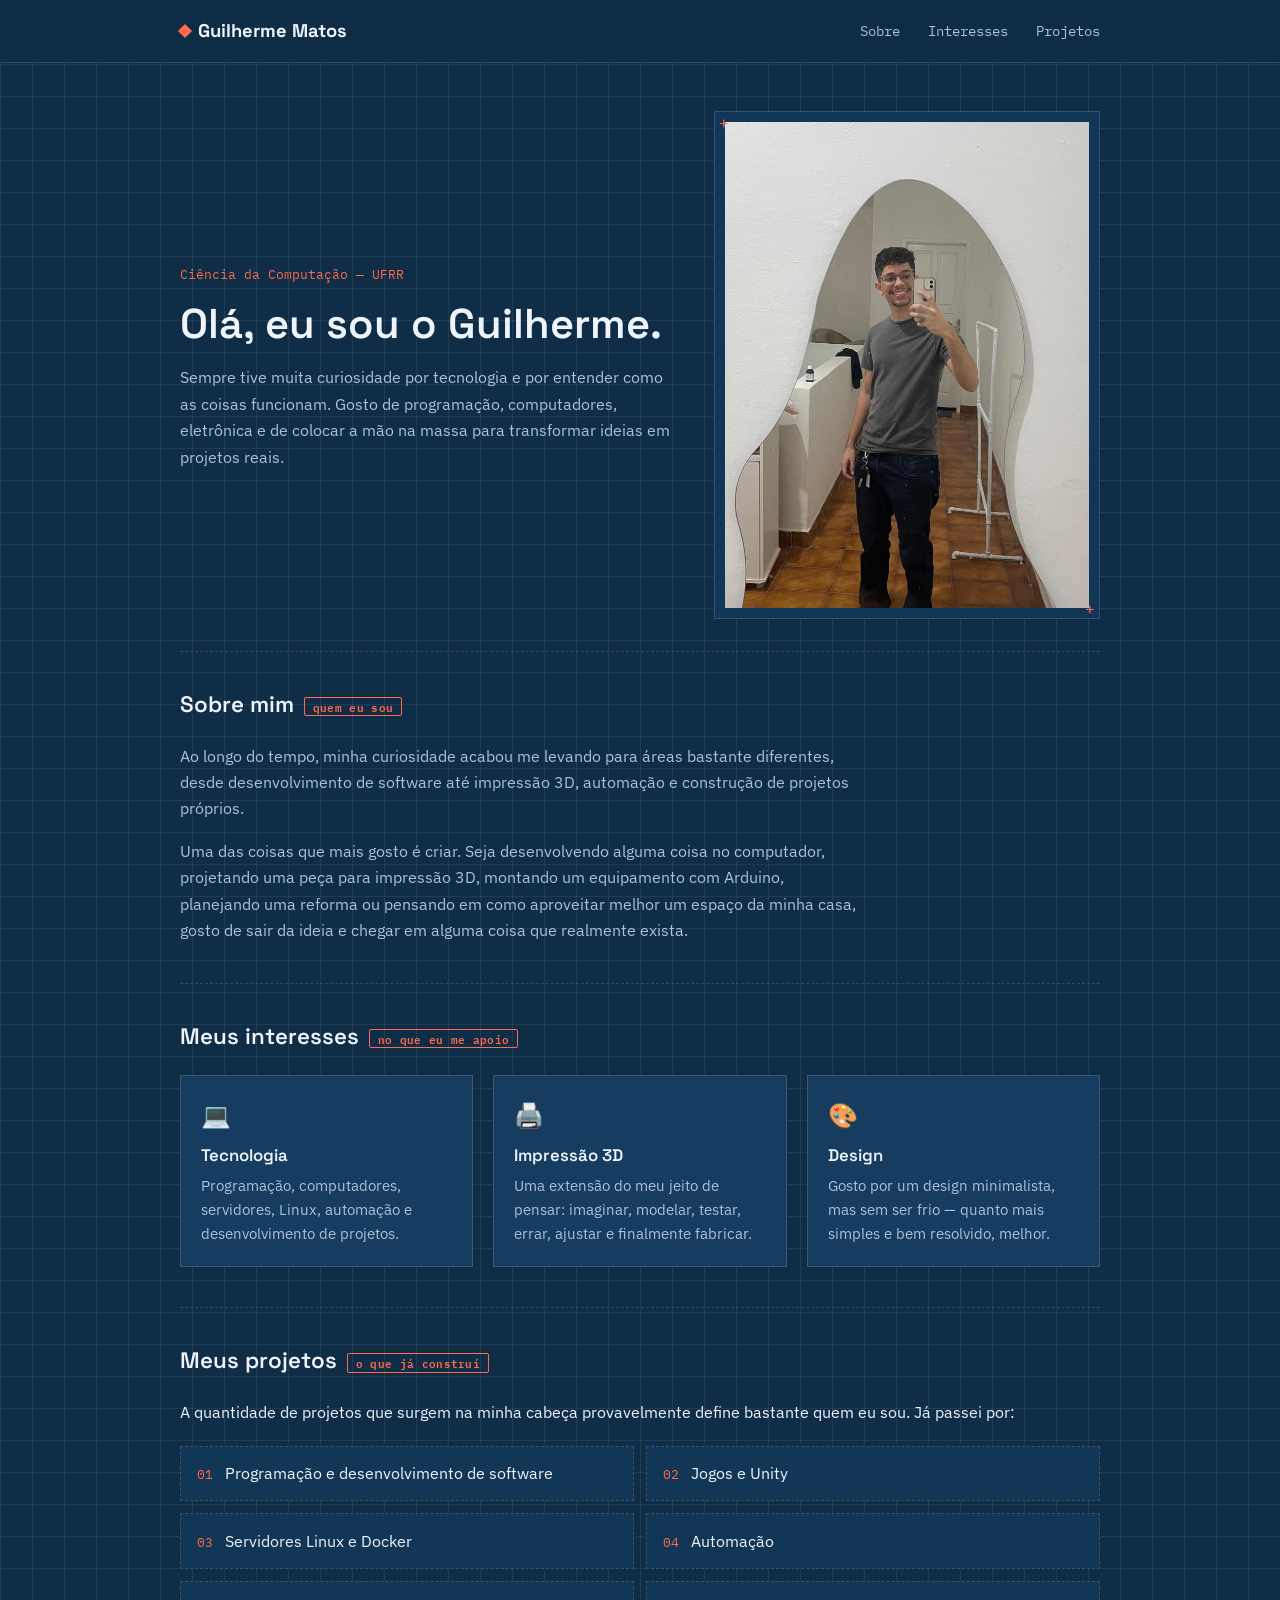
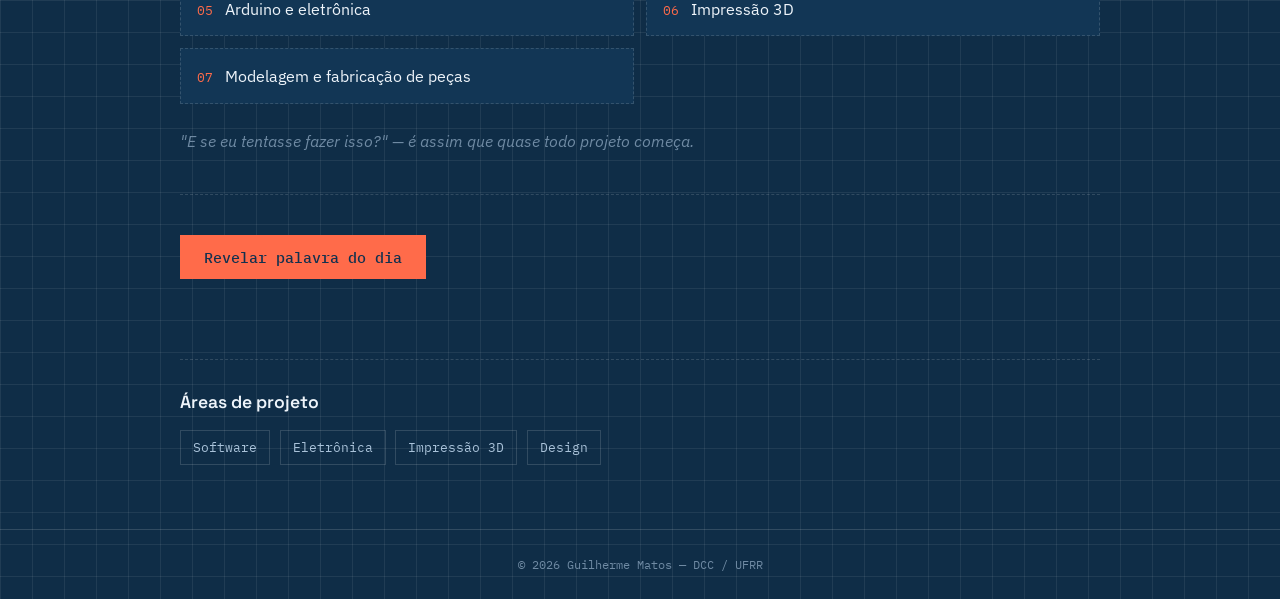
==== Versão-2/versao2.html @ e77faece "Add files via upload" ====
<!DOCTYPE html>
<html lang="pt-BR">
<head>
    <meta charset="UTF-8">
    <meta name="viewport" content="width=device-width, initial-scale=1.0">
    <meta name="description" content="Portfólio pessoal de Guilherme Matos, estudante de Ciência da Computação na UFRR, com projetos em software, eletrônica, automação e impressão 3D.">
    <title>Guilherme Matos — Software, Eletrônica & Impressão 3D</title>
    <link rel="stylesheet" href="style2.css">
</head>
<body>

    <header class="header">
        <div class="header-container">
            <a href="#topo" class="logo">Guilherme Matos</a>
            <nav aria-label="Navegação principal">
                <ul class="nav-list">
                    <li><a href="#sobre">Sobre</a></li>
                    <li><a href="#interesses">Interesses</a></li>
                    <li><a href="#projetos">Projetos</a></li>
                </ul>
            </nav>
        </div>
    </header>

    <main class="main-content" id="topo">
        <article>
            <section class="hero" id="sobre">
                <div class="hero-intro">
                    <span class="eyebrow">Ciência da Computação — UFRR</span>
                    <h1>Olá, eu sou o Guilherme.</h1>
                    <p>
                        Sempre tive muita curiosidade por tecnologia e por entender como as coisas funcionam. Gosto de programação, computadores, eletrônica e de colocar a mão na massa para transformar ideias em projetos reais.
                    </p>
                </div>
                <figure class="profile-figure">
                    <img
                        src="../img/perfil-placeholder.webp"
                        alt="Foto de perfil de Guilherme Matos"
                        class="profile-img"
                        width="600"
                        height="800"
                        loading="eager"
                        fetchpriority="high">
                </figure>
            </section>

            <section class="content-section about-text">
                <h2>Sobre mim <span class="tag">quem eu sou</span></h2>
                <p>
                    Ao longo do tempo, minha curiosidade acabou me levando para áreas bastante diferentes, desde desenvolvimento de software até impressão 3D, automação e construção de projetos próprios.
                </p>
                <p>
                    Uma das coisas que mais gosto é criar. Seja desenvolvendo alguma coisa no computador, projetando uma peça para impressão 3D, montando um equipamento com Arduino, planejando uma reforma ou pensando em como aproveitar melhor um espaço da minha casa, gosto de sair da ideia e chegar em alguma coisa que realmente exista.
                </p>
            </section>

            <section class="content-section" id="interesses">
                <h2>Meus interesses <span class="tag">no que eu me apoio</span></h2>
                <div class="interest-grid">
                    <div class="interest-card">
                        <span class="icon" aria-hidden="true">💻</span>
                        <h3>Tecnologia</h3>
                        <p>Programação, computadores, servidores, Linux, automação e desenvolvimento de projetos.</p>
                    </div>
                    <div class="interest-card">
                        <span class="icon" aria-hidden="true">🖨️</span>
                        <h3>Impressão 3D</h3>
                        <p>Uma extensão do meu jeito de pensar: imaginar, modelar, testar, errar, ajustar e finalmente fabricar.</p>
                    </div>
                    <div class="interest-card">
                        <span class="icon" aria-hidden="true">🎨</span>
                        <h3>Design</h3>
                        <p>Gosto por um design minimalista, mas sem ser frio — quanto mais simples e bem resolvido, melhor.</p>
                    </div>
                </div>
            </section>

            <section class="content-section" id="projetos">
                <h2>Meus projetos <span class="tag">o que já construí</span></h2>
                <p class="about-text" style="margin-bottom:1.25rem;">
                    A quantidade de projetos que surgem na minha cabeça provavelmente define bastante quem eu sou. Já passei por:
                </p>
                <ul class="project-list">
                    <li><span class="index">01</span> Programação e desenvolvimento de software</li>
                    <li><span class="index">02</span> Jogos e Unity</li>
                    <li><span class="index">03</span> Servidores Linux e Docker</li>
                    <li><span class="index">04</span> Automação</li>
                    <li><span class="index">05</span> Arduino e eletrônica</li>
                    <li><span class="index">06</span> Impressão 3D</li>
                    <li><span class="index">07</span> Modelagem e fabricação de peças</li>
                </ul>
                <p class="closing-line">"E se eu tentasse fazer isso?" — é assim que quase todo projeto começa.</p>
            </section>

            <section class="reveal-block">
                <button type="button" id="btn-mensagem" class="btn-interactive" aria-expanded="false" aria-controls="mensagem-secreta">
                    Revelar palavra do dia
                </button>
                <div id="mensagem-secreta" class="secret-message" role="region" aria-live="polite" hidden>
                    Sasagayo
                </div>
            </section>

            <nav class="sidebar" aria-label="Navegação rápida por áreas">
                <h2>Áreas de projeto</h2>
                <ul class="chip-list">
                    <li><a href="#projetos">Software</a></li>
                    <li><a href="#projetos">Eletrônica</a></li>
                    <li><a href="#projetos">Impressão 3D</a></li>
                    <li><a href="#interesses">Design</a></li>
                </ul>
            </nav>
        </article>
    </main>

    <footer class="footer">
        <p>&copy; 2026 Guilherme Matos — DCC / UFRR</p>
    </footer>

    <script src="script2.js" defer></script>
</body>
</html>
---- Versão-2/style2.css ----
@import url('https://fonts.googleapis.com/css2?family=Space+Grotesk:wght@500;600;700&family=IBM+Plex+Sans:wght@400;500;600&family=IBM+Plex+Mono:wght@400;500&display=swap');

:root {
    /* Cor: paleta "prancheta de projeto" — azul blueprint + vermelho de anotação técnica */
    --bg: #0f2d47;
    --bg-panel: #163c60;
    --bg-panel-alt: #123655;
    --ink: #eef4fa;
    --ink-soft: #a9c2d9;
    --ink-faint: #6f8aa3;
    --accent: #ff6b4a;
    --accent-soft: rgba(255, 107, 74, 0.14);
    --line: rgba(255, 255, 255, 0.14);
    --line-soft: rgba(255, 255, 255, 0.07);
    --focus: #ffd166;
}

* {
    box-sizing: border-box;
    margin: 0;
    padding: 0;
}

html {
    scroll-behavior: smooth;
}

body {
    font-family: 'IBM Plex Sans', system-ui, sans-serif;
    background-color: var(--bg);
    background-image:
        linear-gradient(var(--line-soft) 1px, transparent 1px),
        linear-gradient(90deg, var(--line-soft) 1px, transparent 1px);
    background-size: 32px 32px;
    color: var(--ink);
    line-height: 1.65;
}

a {
    color: inherit;
}

h1, h2, h3 {
    font-family: 'Space Grotesk', sans-serif;
    font-weight: 600;
    line-height: 1.2;
}

.tag {
    display: inline-block;
    font-family: 'IBM Plex Mono', monospace;
    font-size: 0.72rem;
    letter-spacing: 0.03em;
    color: var(--accent);
    border: 1px solid var(--accent);
    padding: 2px 8px;
    border-radius: 2px;
}

/* ---------- Cabeçalho ---------- */
.header {
    border-bottom: 1px solid var(--line);
    background-color: rgba(15, 45, 71, 0.92);
    backdrop-filter: blur(6px);
    position: sticky;
    top: 0;
    z-index: 20;
}

.header-container {
    max-width: 960px;
    margin: 0 auto;
    padding: 1rem 1.25rem;
    display: flex;
    justify-content: space-between;
    align-items: center;
    gap: 1rem;
    flex-wrap: wrap;
}

.logo {
    font-family: 'Space Grotesk', sans-serif;
    font-weight: 700;
    font-size: 1.15rem;
    text-decoration: none;
    color: var(--ink);
    display: flex;
    align-items: center;
    gap: 0.5rem;
}

.logo::before {
    content: "";
    width: 10px;
    height: 10px;
    background: var(--accent);
    display: inline-block;
    transform: rotate(45deg);
}

.nav-list {
    display: flex;
    list-style: none;
    gap: 1.75rem;
    font-family: 'IBM Plex Mono', monospace;
    font-size: 0.85rem;
}

.nav-list a {
    text-decoration: none;
    color: var(--ink-soft);
    padding: 0.25rem 0;
    border-bottom: 2px solid transparent;
}

.nav-list a:hover,
.nav-list a:focus-visible {
    color: var(--ink);
    border-bottom-color: var(--accent);
}

/* ---------- Conteúdo principal ---------- */
.main-content {
    max-width: 960px;
    margin: 0 auto;
    padding: 0 1.25rem 4rem;
}

.hero {
    padding: 3rem 0 2rem;
    border-bottom: 1px dashed var(--line);
    display: grid;
    grid-template-columns: 1fr;
    gap: 2rem;
    align-items: center;
}

@media (min-width: 720px) {
    .hero {
        grid-template-columns: 1.3fr 1fr;
    }
}

.hero-intro h1 {
    font-size: clamp(1.9rem, 4vw, 2.6rem);
    margin: 0.75rem 0 1rem;
}

.eyebrow {
    font-family: 'IBM Plex Mono', monospace;
    font-size: 0.8rem;
    color: var(--accent);
}

.hero-intro p {
    color: var(--ink-soft);
    max-width: 55ch;
}

.profile-figure {
    position: relative;
    border: 1px solid var(--line);
    padding: 10px;
    background: var(--bg-panel-alt);
}

.profile-figure::before,
.profile-figure::after {
    content: "+";
    position: absolute;
    color: var(--accent);
    font-family: 'IBM Plex Mono', monospace;
    font-size: 1rem;
    line-height: 1;
}

.profile-figure::before { top: 2px; left: 4px; }
.profile-figure::after { bottom: 2px; right: 4px; }

.profile-img {
    width: 100%;
    height: auto;
    aspect-ratio: 3 / 4;
    object-fit: cover;
    display: block;
    background-color: var(--bg-panel);
}

/* ---------- Seções ---------- */
.content-section {
    padding: 2.5rem 0;
    border-bottom: 1px dashed var(--line);
}

.content-section h2 {
    font-size: 1.4rem;
    margin-bottom: 1.5rem;
    display: flex;
    align-items: baseline;
    gap: 0.6rem;
}

.content-section h2 .tag {
    font-size: 0.68rem;
}

.about-text p {
    color: var(--ink-soft);
    max-width: 68ch;
    margin-bottom: 1rem;
}

.about-text p:last-child {
    margin-bottom: 0;
}

/* Grade de interesses */
.interest-grid {
    display: grid;
    grid-template-columns: 1fr;
    gap: 1.25rem;
}

@media (min-width: 640px) {
    .interest-grid {
        grid-template-columns: repeat(3, 1fr);
    }
}

.interest-card {
    background: var(--bg-panel);
    border: 1px solid var(--line);
    padding: 1.25rem;
}

.interest-card .icon {
    font-size: 1.5rem;
    display: block;
    margin-bottom: 0.6rem;
}

.interest-card h3 {
    font-size: 1.05rem;
    margin-bottom: 0.5rem;
}

.interest-card p {
    color: var(--ink-soft);
    font-size: 0.92rem;
}

/* Lista de projetos estilo "ficha técnica" */
.project-list {
    list-style: none;
    display: grid;
    grid-template-columns: 1fr;
    gap: 0.75rem;
}

@media (min-width: 640px) {
    .project-list {
        grid-template-columns: repeat(2, 1fr);
    }
}

.project-list li {
    display: flex;
    align-items: baseline;
    gap: 0.75rem;
    padding: 0.85rem 1rem;
    border: 1px dashed var(--line);
    background: var(--bg-panel-alt);
}

.project-list .index {
    font-family: 'IBM Plex Mono', monospace;
    color: var(--accent);
    font-size: 0.8rem;
    flex-shrink: 0;
}

.closing-line {
    margin-top: 1.5rem;
    color: var(--ink-faint);
    font-style: italic;
}

/* ---------- Botão interativo ---------- */
.reveal-block {
    padding: 2.5rem 0;
}

.btn-interactive {
    font-family: 'IBM Plex Mono', monospace;
    background-color: var(--accent);
    color: #12314f;
    border: none;
    padding: 0.75rem 1.5rem;
    font-size: 0.95rem;
    font-weight: 500;
    cursor: pointer;
    transition: transform 0.15s ease, background-color 0.15s ease;
}

.btn-interactive:hover {
    background-color: #ff8567;
}

.btn-interactive:active {
    transform: translateY(1px);
}

.btn-interactive:focus-visible {
    outline: 3px solid var(--focus);
    outline-offset: 3px;
}

.secret-message {
    margin-top: 1rem;
    padding: 1rem 1.25rem;
    background-color: var(--bg-panel);
    border-left: 3px solid var(--accent);
    color: var(--ink);
    font-family: 'Space Grotesk', sans-serif;
    font-size: 1.1rem;
}

/* ---------- Barra lateral de navegação rápida ---------- */
.sidebar {
    margin-top: 2.5rem;
    padding-top: 2rem;
    border-top: 1px dashed var(--line);
}

.sidebar h2 {
    font-size: 1.1rem;
    margin-bottom: 1rem;
}

.chip-list {
    list-style: none;
    display: flex;
    flex-wrap: wrap;
    gap: 0.6rem;
}

.chip-list a {
    display: inline-block;
    font-family: 'IBM Plex Mono', monospace;
    font-size: 0.8rem;
    text-decoration: none;
    color: var(--ink-soft);
    border: 1px solid var(--line);
    padding: 0.4rem 0.75rem;
}

.chip-list a:hover,
.chip-list a:focus-visible {
    color: var(--ink);
    border-color: var(--accent);
}

/* ---------- Rodapé ---------- */
.footer {
    border-top: 1px solid var(--line);
    text-align: center;
    padding: 1.5rem;
    color: var(--ink-faint);
    font-family: 'IBM Plex Mono', monospace;
    font-size: 0.78rem;
}

/* Respeita usuários que preferem menos movimento */
@media (prefers-reduced-motion: reduce) {
    html {
        scroll-behavior: auto;
    }
    * {
        transition: none !important;
    }
}
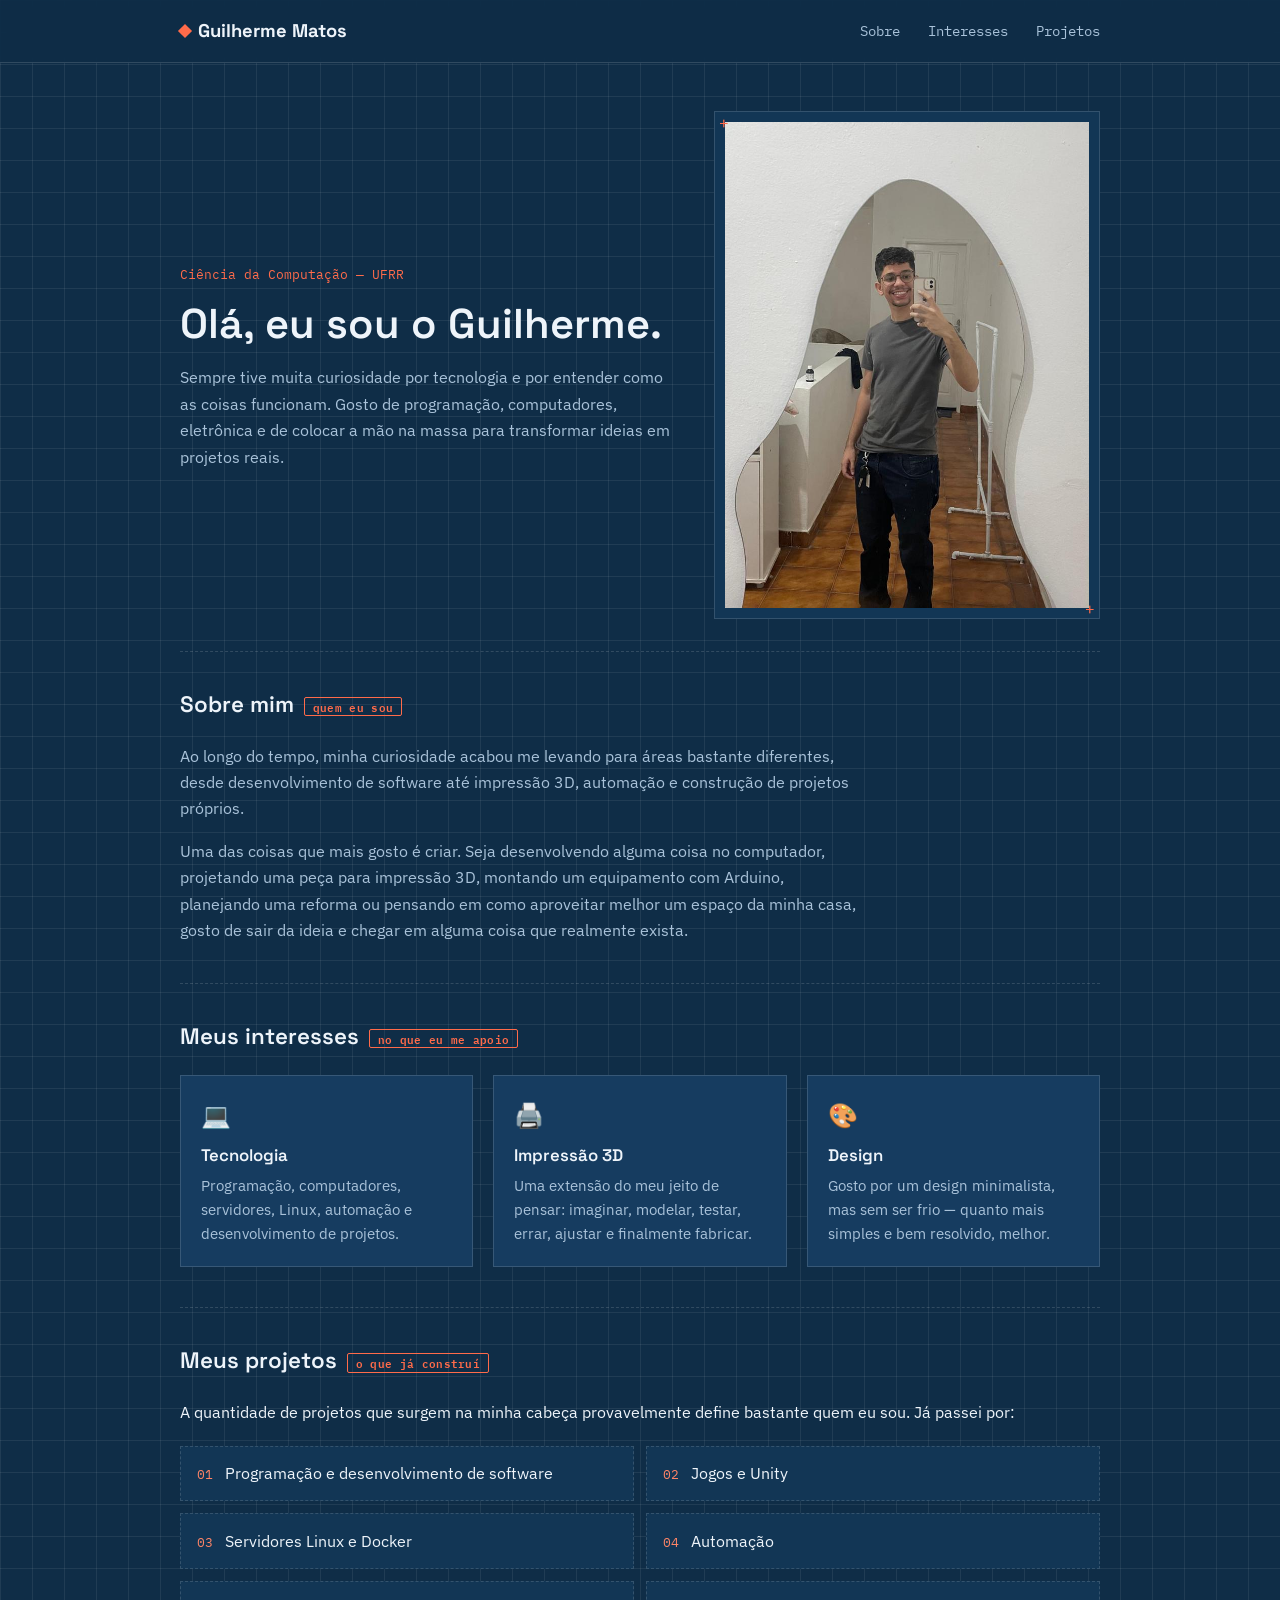
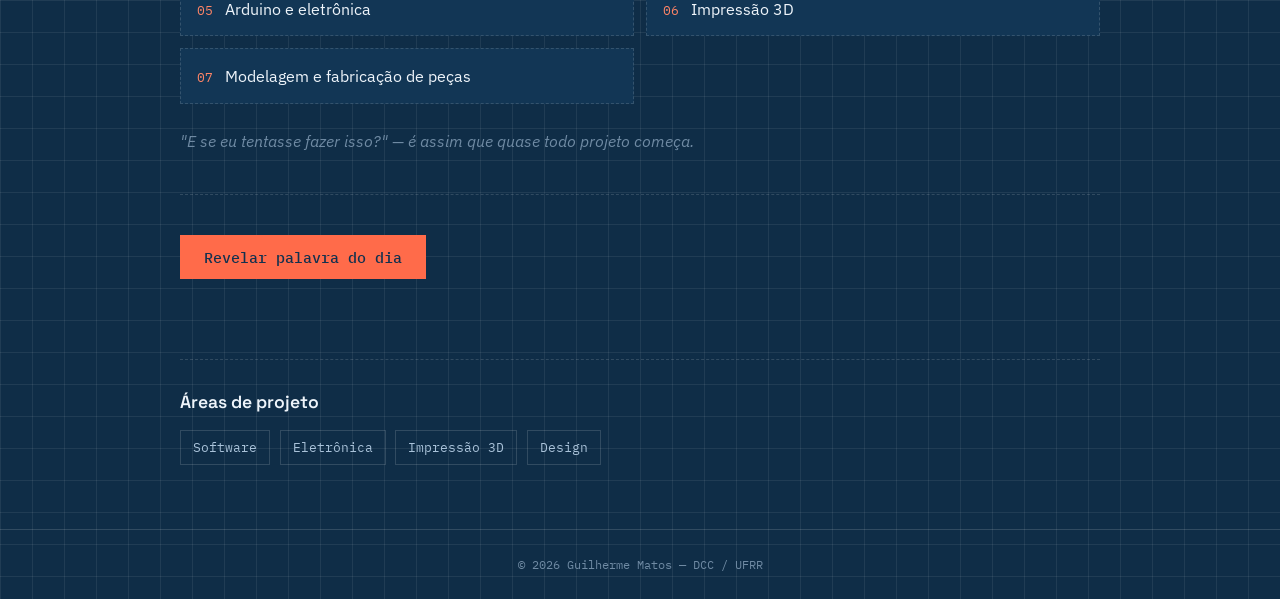
==== commit dfbea71a: "Optimize font loading with preconnect links Added preconnect links for font optimization." ====
--- a/Versão-2/versao2.html
+++ b/Versão-2/versao2.html
@@ -5,6 +5,14 @@
     <meta name="viewport" content="width=device-width, initial-scale=1.0">
     <meta name="description" content="Portfólio pessoal de Guilherme Matos, estudante de Ciência da Computação na UFRR, com projetos em software, eletrônica, automação e impressão 3D.">
     <title>Guilherme Matos — Software, Eletrônica & Impressão 3D</title>
+
+    <!-- Preconnect + link direto (em vez de @import no CSS) para eliminar
+         a cadeia de requisições em série apontada pelo Lighthouse
+         (render-blocking requests / network dependency tree) -->
+    <link rel="preconnect" href="https://fonts.googleapis.com">
+    <link rel="preconnect" href="https://fonts.gstatic.com" crossorigin>
+    <link rel="stylesheet" href="https://fonts.googleapis.com/css2?family=Space+Grotesk:wght@500;600;700&family=IBM+Plex+Sans:wght@400;500;600&family=IBM+Plex+Mono:wght@400;500&display=swap">
+
     <link rel="stylesheet" href="style2.css">
 </head>
 <body>
--- a/Versão-2/style2.css
+++ b/Versão-2/style2.css
@@ -1,5 +1,3 @@
-@import url('https://fonts.googleapis.com/css2?family=Space+Grotesk:wght@500;600;700&family=IBM+Plex+Sans:wght@400;500;600&family=IBM+Plex+Mono:wght@400;500&display=swap');
-
 :root {
     /* Cor: paleta "prancheta de projeto" — azul blueprint + vermelho de anotação técnica */
     --bg: #0f2d47;
@@ -9,6 +7,7 @@
     --ink-soft: #a9c2d9;
     --ink-faint: #6f8aa3;
     --accent: #ff6b4a;
+    --accent-text: #ff8567; /* variante mais clara do accent, usada onde precisa de 4.5:1 sobre fundo escuro */
     --accent-soft: rgba(255, 107, 74, 0.14);
     --line: rgba(255, 255, 255, 0.14);
     --line-soft: rgba(255, 255, 255, 0.07);
@@ -274,7 +273,7 @@
 
 .project-list .index {
     font-family: 'IBM Plex Mono', monospace;
-    color: var(--accent);
+    color: var(--accent-text); /* corrigido: var(--accent) sobre --bg-panel-alt dava só 4.42:1 (reprovado no Lighthouse); esta variante dá 5.2:1 */
     font-size: 0.8rem;
     flex-shrink: 0;
 }
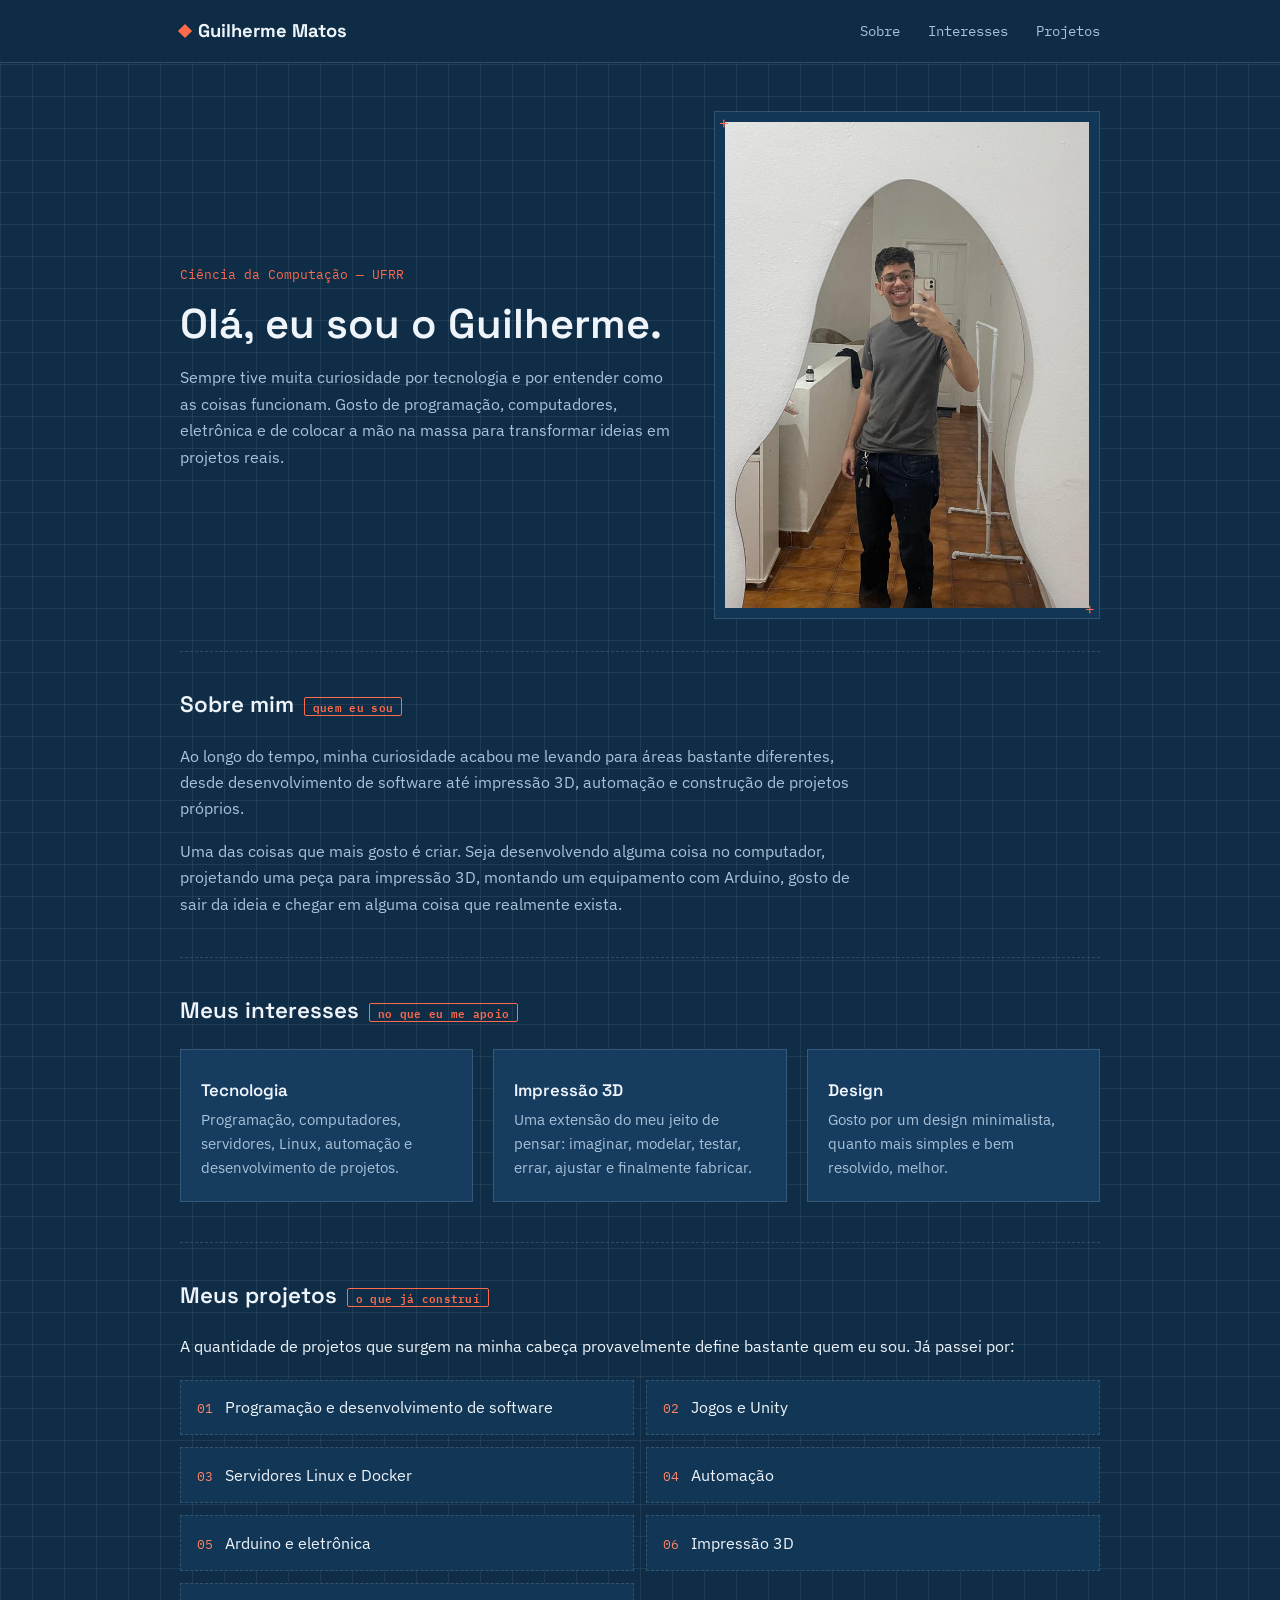
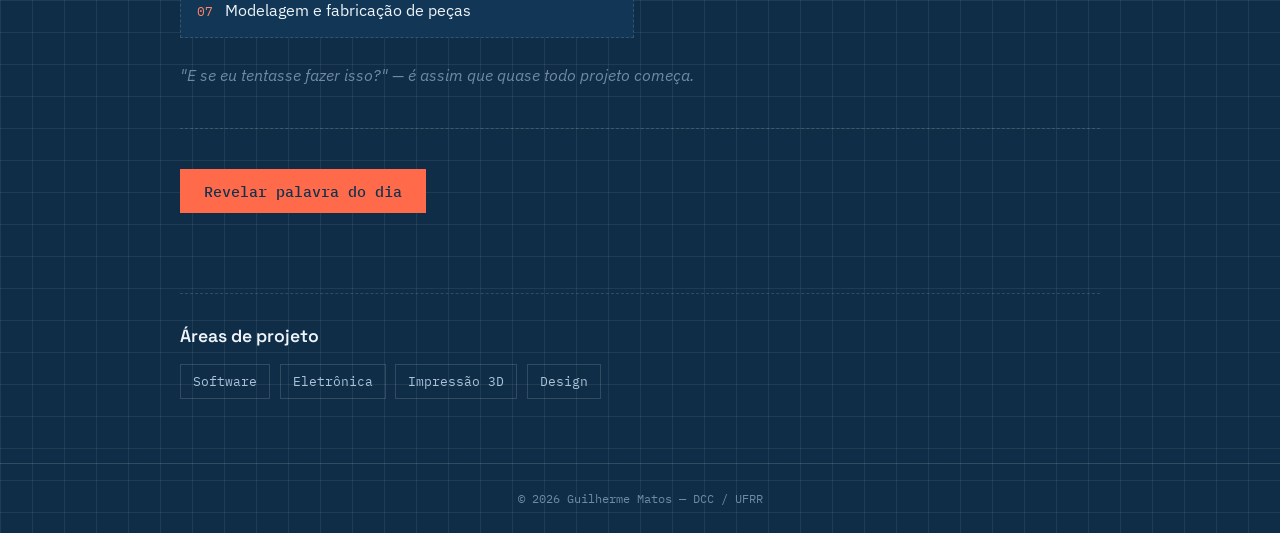
==== commit 76810b6d: "Remove icons from interest cards and update text" ====
--- a/Versão-2/versao2.html
+++ b/Versão-2/versao2.html
@@ -58,7 +58,7 @@
                     Ao longo do tempo, minha curiosidade acabou me levando para áreas bastante diferentes, desde desenvolvimento de software até impressão 3D, automação e construção de projetos próprios.
                 </p>
                 <p>
-                    Uma das coisas que mais gosto é criar. Seja desenvolvendo alguma coisa no computador, projetando uma peça para impressão 3D, montando um equipamento com Arduino, planejando uma reforma ou pensando em como aproveitar melhor um espaço da minha casa, gosto de sair da ideia e chegar em alguma coisa que realmente exista.
+                    Uma das coisas que mais gosto é criar. Seja desenvolvendo alguma coisa no computador, projetando uma peça para impressão 3D, montando um equipamento com Arduino, gosto de sair da ideia e chegar em alguma coisa que realmente exista.
                 </p>
             </section>
 
@@ -66,19 +66,19 @@
                 <h2>Meus interesses <span class="tag">no que eu me apoio</span></h2>
                 <div class="interest-grid">
                     <div class="interest-card">
-                        <span class="icon" aria-hidden="true">💻</span>
+                        <span class="icon" aria-hidden="true"></span>
                         <h3>Tecnologia</h3>
                         <p>Programação, computadores, servidores, Linux, automação e desenvolvimento de projetos.</p>
                     </div>
                     <div class="interest-card">
-                        <span class="icon" aria-hidden="true">🖨️</span>
+                        <span class="icon" aria-hidden="true"></span>
                         <h3>Impressão 3D</h3>
                         <p>Uma extensão do meu jeito de pensar: imaginar, modelar, testar, errar, ajustar e finalmente fabricar.</p>
                     </div>
                     <div class="interest-card">
-                        <span class="icon" aria-hidden="true">🎨</span>
+                        <span class="icon" aria-hidden="true"></span>
                         <h3>Design</h3>
-                        <p>Gosto por um design minimalista, mas sem ser frio — quanto mais simples e bem resolvido, melhor.</p>
+                        <p>Gosto por um design minimalista, quanto mais simples e bem resolvido, melhor.</p>
                     </div>
                 </div>
             </section>
@@ -105,7 +105,7 @@
                     Revelar palavra do dia
                 </button>
                 <div id="mensagem-secreta" class="secret-message" role="region" aria-live="polite" hidden>
-                    Sasagayo
+                    tatakae
                 </div>
             </section>
 
